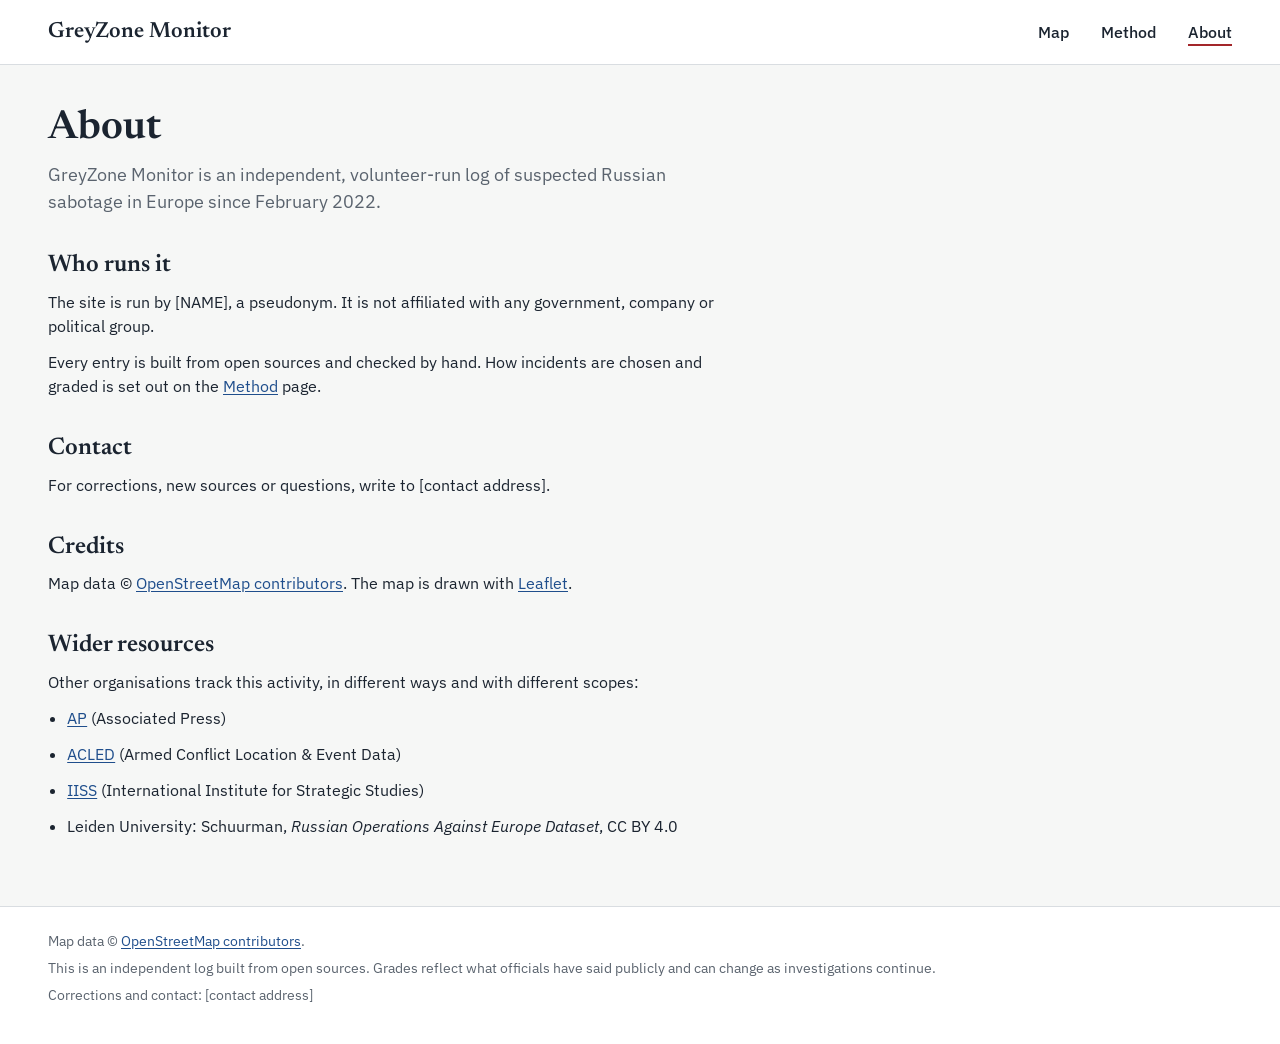
==== about.html @ e290ca65 "Add the Method and About pages Co-Authored-By: Claude Opus 5.5 <noreply@anthropic.com> Claude-Sessio" ====
<!doctype html>
<html lang="en">
<head>
  <meta charset="utf-8">
  <meta name="viewport" content="width=device-width, initial-scale=1">
  <title>About · GreyZone Monitor</title>
  <meta name="description" content="GreyZone Monitor is an independent, volunteer-run log of suspected Russian sabotage in Europe.">
  <meta name="color-scheme" content="light dark">
  <link rel="preconnect" href="https://fonts.googleapis.com">
  <link rel="preconnect" href="https://fonts.gstatic.com" crossorigin>
  <link rel="stylesheet" href="https://fonts.googleapis.com/css2?family=IBM+Plex+Sans:wght@400;500;600&family=Newsreader:opsz,wght@6..72,500;6..72,600&display=swap">
  <link rel="stylesheet" href="css/style.css">
</head>
<body>
  <a class="skip-link" href="#main">Skip to content</a>

  <header class="site-header">
    <div class="wrap header-inner">
      <a class="wordmark" href="./">GreyZone Monitor</a>
      <button class="menu-button" type="button" aria-expanded="false" aria-controls="site-nav">Menu</button>
      <nav id="site-nav" class="site-nav" aria-label="Main">
        <a href="./">Map</a>
        <a href="method.html">Method</a>
        <a href="about.html" aria-current="page">About</a>
      </nav>
    </div>
  </header>

  <main id="main" class="wrap page">
    <article class="prose">
      <h1>About</h1>
      <p class="lede">GreyZone Monitor is an independent, volunteer-run log of suspected Russian sabotage in Europe since February 2022.</p>

      <h2>Who runs it</h2>
      <p>The site is run by [NAME], a pseudonym. It is not affiliated with any government, company or political group.</p>
      <p>Every entry is built from open sources and checked by hand. How incidents are chosen and graded is set out on the <a href="method.html">Method</a> page.</p>

      <h2>Contact</h2>
      <p>For corrections, new sources or questions, write to [contact address].</p>

      <h2>Credits</h2>
      <p>Map data © <a href="https://www.openstreetmap.org/copyright">OpenStreetMap contributors</a>. The map is drawn with <a href="https://leafletjs.com">Leaflet</a>.</p>

      <h2>Wider resources</h2>
      <p>Other organisations track this activity, in different ways and with different scopes:</p>
      <ul>
        <li><a href="https://apnews.com">AP</a> (Associated Press)</li>
        <li><a href="https://acleddata.com">ACLED</a> (Armed Conflict Location &amp; Event Data)</li>
        <li><a href="https://www.iiss.org">IISS</a> (International Institute for Strategic Studies)</li>
        <li>Leiden University: Schuurman, <cite>Russian Operations Against Europe Dataset</cite>, CC BY 4.0</li>
      </ul>
    </article>
  </main>

  <footer class="site-footer">
    <div class="wrap footer-inner">
      <p>Map data © <a href="https://www.openstreetmap.org/copyright">OpenStreetMap contributors</a>.</p>
      <p>This is an independent log built from open sources. Grades reflect what officials have said publicly and can change as investigations continue.</p>
      <p>Corrections and contact: [contact address]</p>
    </div>
  </footer>

  <script src="js/menu.js"></script>
</body>
</html>
---- css/style.css ----
/* GreyZone Monitor, Direction 1 "Research report".
   Colour tokens come from BUILD_BRIEF.md; change them there first. */

:root {
  --page: #F6F7F6;
  --surface: #FFFFFF;
  --ink: #1B2430;
  --muted: #5A636E;
  --line: #D9DDE1;
  --sea: #EDF0F2;
  --land: #DCE1E4;
  --signal: #A3262A;
  --signal-soft: #F7E9E9;
  --link: #1F4E8C;

  --font-display: "Newsreader", Georgia, serif;
  --font-body: "IBM Plex Sans", system-ui, sans-serif;

  --gutter: 48px;
  --radius: 10px;
  --rail-width: 380px;
  --explorer-height: 780px;
  --header-height: 64px;

  color-scheme: light;
}

@media (prefers-color-scheme: dark) {
  :root {
    --page: #14191F;
    --surface: #1B222A;
    --ink: #E6EAEE;
    --muted: #A3ADB8;
    --line: #313B46;
    --sea: #1A2129;
    --land: #2A333D;
    --signal: #E8736C;
    --signal-soft: #3A2527;
    --link: #8DB6F0;
    color-scheme: dark;
  }
}

*, *::before, *::after { box-sizing: border-box; }

html { -webkit-text-size-adjust: 100%; }

body {
  margin: 0;
  background: var(--page);
  color: var(--ink);
  font-family: var(--font-body);
  font-size: 16px;
  line-height: 1.5;
}

h1, h2, h3 {
  font-family: var(--font-display);
  font-weight: 600;
  line-height: 1.2;
  margin: 0 0 0.5em;
}

a { color: var(--link); text-underline-offset: 2px; }

:focus-visible {
  outline: 2px solid var(--link);
  outline-offset: 2px;
}

.wrap {
  max-width: 1440px;
  margin: 0 auto;
  padding: 0 var(--gutter);
}

.skip-link {
  position: absolute;
  left: 16px;
  top: -100px;
  padding: 10px 14px;
  background: var(--surface);
  color: var(--link);
  border: 1px solid var(--line);
  border-radius: 6px;
  z-index: 10;
}
.skip-link:focus { top: 8px; }

/* Header */

.site-header {
  background: var(--surface);
  border-bottom: 1px solid var(--line);
}

.header-inner {
  display: flex;
  align-items: center;
  justify-content: space-between;
  min-height: var(--header-height);
}

.wordmark {
  font-family: var(--font-display);
  font-weight: 600;
  font-size: 22px;
  color: var(--ink);
  text-decoration: none;
}

.site-nav { display: flex; gap: 8px; margin-right: -12px; }

.site-nav a {
  display: inline-flex;
  align-items: center;
  min-height: 44px;
  padding: 0 12px;
  color: var(--ink);
  text-decoration: none;
  font-weight: 500;
}
.site-nav a[aria-current="page"] {
  text-decoration: underline;
  text-decoration-color: var(--signal);
  text-decoration-thickness: 2px;
  text-underline-offset: 6px;
}

.menu-button {
  display: none;
  min-height: 44px;
  min-width: 44px;
  padding: 0 14px;
  font: inherit;
  font-weight: 500;
  color: var(--ink);
  background: var(--surface);
  border: 1px solid var(--line);
  border-radius: 6px;
  cursor: pointer;
}

/* Intro */

.intro {
  display: flex;
  justify-content: space-between;
  align-items: flex-end;
  gap: 32px;
  padding-top: 40px;
  padding-bottom: 28px;
}

.intro h1 { font-size: 40px; margin-bottom: 8px; }

.intro-desc {
  margin: 0;
  max-width: 62ch;
  color: var(--muted);
}

.intro-summary { display: none; margin: 0; color: var(--muted); }

.totals {
  display: flex;
  gap: 28px;
  margin: 0;
}
.totals div { text-align: right; }
.totals dt { color: var(--muted); font-size: 14px; }
.totals dd {
  margin: 0;
  font-family: var(--font-display);
  font-weight: 600;
  font-size: 32px;
  line-height: 1.1;
}

/* Rail and map box */

.explorer {
  display: grid;
  grid-template-columns: var(--rail-width) 1fr;
  height: var(--explorer-height);
  background: var(--surface);
  border: 1px solid var(--line);
  border-radius: var(--radius);
  overflow: hidden;
}

.rail {
  border-right: 1px solid var(--line);
  overflow-y: auto;
  min-height: 0;
}

.visually-hidden {
  position: absolute;
  width: 1px;
  height: 1px;
  overflow: hidden;
  clip: rect(0 0 0 0);
  white-space: nowrap;
}

.rail-controls {
  padding: 16px 20px 0;
}

.grade-toggles {
  display: grid;
  grid-template-columns: 1fr 1fr;
  gap: 8px;
}

.grade-toggle,
.foiled-toggle,
.more-filters-button,
.clear-filters {
  display: flex;
  align-items: center;
  gap: 8px;
  min-height: 44px;
  padding: 0 12px;
  font: inherit;
  font-size: 15px;
  color: var(--ink);
  background: var(--surface);
  border: 1px solid var(--line);
  border-radius: 6px;
  cursor: pointer;
  text-align: left;
}

/* On: tinted and outlined in ink. Off: plain, with the marker faded. */
.grade-toggle[aria-pressed="true"],
.foiled-toggle[aria-pressed="true"] {
  background: var(--signal-soft);
  border-color: var(--ink);
}
.grade-toggle[aria-pressed="false"] .grade-toggle-name { color: var(--muted); }
.grade-toggle[aria-pressed="false"] .marker-icon,
.foiled-toggle[aria-pressed="false"] .marker-icon { opacity: 0.45; }

.grade-toggle-name { flex: 1; font-weight: 500; }
.grade-toggle-count { color: var(--muted); font-variant-numeric: tabular-nums; }

.foiled-toggle {
  width: 100%;
  margin-top: 8px;
  font-size: 14px;
}
.foiled-toggle .grade-toggle-count { margin-left: auto; }

.search {
  display: block;
  width: 100%;
  min-height: 44px;
  margin-top: 12px;
  padding: 0 12px;
  font: inherit;
  color: var(--ink);
  background: var(--surface);
  border: 1px solid var(--line);
  border-radius: 6px;
}
.search::placeholder { color: var(--muted); }

.more-filters-button {
  margin-top: 8px;
  width: 100%;
  border-style: dashed;
  font-size: 14px;
  color: var(--link);
}
.more-filters-button::after { content: "+"; margin-left: auto; font-size: 18px; }
.more-filters-button[aria-expanded="true"]::after { content: "\2212"; }

.more-filters {
  display: grid;
  gap: 8px;
  margin-top: 8px;
}
.more-filters[hidden] { display: none; }
.more-filters label {
  display: grid;
  grid-template-columns: 70px 1fr;
  align-items: center;
  font-size: 14px;
  color: var(--muted);
}
.more-filters select {
  min-height: 44px;
  padding: 0 8px;
  font: inherit;
  font-size: 15px;
  color: var(--ink);
  background: var(--surface);
  border: 1px solid var(--line);
  border-radius: 6px;
}

.result-count {
  margin: 14px 0 0;
  padding-bottom: 8px;
  font-size: 14px;
  color: var(--muted);
  border-bottom: 1px solid var(--line);
}

.incident-list { list-style: none; margin: 0; padding: 0; }

.incident-item {
  display: grid;
  grid-template-columns: 16px 1fr;
  gap: 2px 12px;
  width: 100%;
  padding: 12px 20px;
  font: inherit;
  color: var(--ink);
  text-align: left;
  background: none;
  border: 0;
  border-bottom: 1px solid var(--line);
  cursor: pointer;
}
.incident-item .marker-icon { grid-row: span 3; margin-top: 3px; }
.incident-item[aria-current="true"] { background: var(--signal-soft); box-shadow: inset 3px 0 0 var(--ink); }
.incident-item:focus-visible { outline-offset: -2px; }

.incident-where { display: flex; justify-content: space-between; gap: 8px; font-size: 14px; }
.incident-where span:first-child { font-weight: 600; }
.incident-date { color: var(--muted); white-space: nowrap; }
.incident-title { font-family: var(--font-display); font-weight: 500; font-size: 17px; line-height: 1.3; }
.incident-type { font-size: 13px; color: var(--muted); }

.no-results { padding: 24px 20px; }
.no-results[hidden] { display: none; }
.no-results p { margin: 0 0 8px; color: var(--muted); }
.no-results .no-results-title { color: var(--ink); font-weight: 600; }
.clear-filters { margin-top: 8px; color: var(--link); font-weight: 500; }

.map-area {
  position: relative;
  background: var(--sea);
  min-height: 0;
}

/* Incident record (replaces the list when an incident is selected) */

.record[hidden] { display: none; }
.rail.is-record-open .list-view { display: none; }

/* Phone only: Map and List tabs, and the record's bottom-sheet header. */
.view-tabs,
.sheet-header { display: none; }

.back-button,
.copy-link {
  display: inline-flex;
  align-items: center;
  gap: 6px;
  min-height: 44px;
  padding: 0 12px;
  font: inherit;
  font-size: 15px;
  font-weight: 500;
  color: var(--link);
  background: var(--surface);
  border: 1px solid var(--line);
  border-radius: 6px;
  cursor: pointer;
}
.back-button { margin: 16px 20px 0; }
.copy-link { flex: none; white-space: nowrap; }
.back-button::before { content: "\2190"; }

.record-body { padding: 16px 20px 24px; }
.record-body h3 {
  margin: 20px 0 6px;
  font-family: var(--font-body);
  font-size: 13px;
  font-weight: 600;
  letter-spacing: 0.04em;
  text-transform: uppercase;
  color: var(--muted);
}
.record-body p { margin: 0; }

.withdrawn-banner {
  margin-bottom: 16px;
  padding: 12px 14px;
  border: 1px solid var(--muted);
  border-left-width: 4px;
  border-radius: 6px;
}
.withdrawn-banner[hidden] { display: none; }
.withdrawn-title { font-weight: 600; }

.grade-pill {
  display: inline-flex;
  align-items: center;
  gap: 8px;
  padding: 4px 12px 4px 8px;
  font-size: 14px;
  font-weight: 600;
  background: var(--signal-soft);
  border-radius: 999px;
}

.record-title {
  margin: 12px 0 6px;
  font-size: 26px;
}
/* The headline takes focus only so screen readers start there; it is not a control. */
.record-title:focus,
.record-title:focus-visible { outline: none; }

.record-where { color: var(--muted); }

.fact-box {
  margin: 16px 0 0;
  padding: 4px 14px;
  background: color-mix(in srgb, var(--ink) 6%, var(--surface));
  border-radius: 6px;
}
.fact-box div {
  display: grid;
  grid-template-columns: 64px 1fr;
  gap: 12px;
  padding: 8px 0;
  border-top: 1px solid var(--line);
}
.fact-box div:first-child { border-top: 0; }
.fact-box dt { color: var(--muted); font-size: 14px; }
.fact-box dd { margin: 0; }

.grade-history { list-style: none; margin: 0; padding: 0; }
.grade-history li {
  display: grid;
  grid-template-columns: 96px 1fr;
  gap: 12px;
  padding: 6px 0;
  border-top: 1px solid var(--line);
}
.grade-history li:first-child { border-top: 0; }
.grade-history time { color: var(--muted); font-size: 14px; }
.grade-history strong { font-weight: 600; }

.record-sources { margin: 0; padding-left: 1.1em; }
.record-sources li { margin-bottom: 4px; }
.record-sources a { display: inline-block; padding: 4px 0; }

.record-footer {
  display: flex;
  align-items: center;
  justify-content: space-between;
  gap: 12px;
  margin-top: 24px;
  padding-top: 12px;
  border-top: 1px solid var(--line);
}
.last-checked { color: var(--muted); font-size: 14px; }
.copy-status { margin-top: 6px; font-size: 14px; color: var(--muted); }

/* Map */

.map {
  position: absolute;
  inset: 0;
  background: var(--sea);
  font-family: var(--font-body);
}

/* Greyscale tiles so the red markers are the loudest thing on screen. */
.map .leaflet-tile-pane { filter: grayscale(1) contrast(0.9) brightness(1.04); }
@media (prefers-color-scheme: dark) {
  .map .leaflet-tile-pane { filter: grayscale(1) invert(1) brightness(0.72) contrast(0.9); }
}

.map .leaflet-control-attribution {
  background: color-mix(in srgb, var(--surface) 85%, transparent);
  color: var(--muted);
  font-size: 12px;
}
.map .leaflet-control-attribution a { color: var(--link); }

.map-hint,
.map-controls,
.map-legend {
  position: absolute;
  z-index: 500;
  background: var(--surface);
  border: 1px solid var(--line);
  border-radius: 6px;
}

.map-hint {
  top: 12px;
  left: 12px;
  margin: 0;
  padding: 8px 12px;
  font-size: 14px;
  color: var(--muted);
}
.map-hint[hidden] { display: none; }

.map-controls {
  top: 12px;
  right: 12px;
  display: flex;
  overflow: hidden;
}

.map-button {
  min-width: 44px;
  min-height: 44px;
  padding: 0 12px;
  font: inherit;
  font-size: 20px;
  line-height: 1;
  color: var(--ink);
  background: var(--surface);
  border: 0;
  border-left: 1px solid var(--line);
  cursor: pointer;
}
.map-button:first-child { border-left: 0; }
.map-button-text { font-size: 14px; font-weight: 500; }
.map-button:focus-visible { outline-offset: -3px; }

.map-legend {
  bottom: 12px;
  left: 12px;
  padding: 10px 12px;
  font-size: 13px;
}
.legend-list {
  list-style: none;
  margin: 0 0 6px;
  padding: 0;
  display: grid;
  grid-template-columns: repeat(3, auto);
  gap: 4px 14px;
}
.legend-list li { display: flex; align-items: center; gap: 6px; }
.legend-note { margin: 0; color: var(--muted); }

/* Markers: the shape carries the grade, so it reads without colour. */

.marker-icon { display: inline-flex; width: 16px; height: 16px; flex: none; }
.marker-icon svg,
.gz-marker svg { width: 16px; height: 16px; overflow: visible; }

.gz-marker {
  display: flex;
  align-items: center;
  justify-content: center;
  border-radius: 50%;
}
.gz-marker:focus-visible { outline: 2px solid var(--link); outline-offset: 0; }
.gz-marker.is-selected::before {
  content: "";
  position: absolute;
  width: 30px;
  height: 30px;
  border: 2px solid var(--ink);
  border-radius: 50%;
}

.mk-fill { fill: var(--signal); stroke: var(--surface); stroke-width: 1.5; }
.mk-ring { fill: var(--surface); stroke: var(--signal); }
.mk-dot { fill: var(--signal); }
.mk-withdrawn { fill: var(--surface); stroke: var(--muted); stroke-width: 2; }
.mk-slash { stroke: var(--muted); stroke-width: 2; stroke-linecap: round; }

/* Below the map */

.below-map {
  display: grid;
  grid-template-columns: repeat(3, 1fr);
  gap: 40px;
  padding-top: 40px;
  padding-bottom: 48px;
}

.below-map h2 { font-size: 22px; }

.grades { margin: 0 0 12px; }
.grades dt { font-weight: 600; }
.grades dd { margin: 0 0 10px; color: var(--muted); }

.plain-list { margin: 0; padding-left: 1.1em; color: var(--muted); }
.plain-list li { margin-bottom: 8px; }

.changes { list-style: none; margin: 0; padding: 0; }
.changes li {
  padding: 10px 0;
  border-top: 1px solid var(--line);
}
.changes li:first-child { border-top: 0; padding-top: 0; }
.changes time { display: block; color: var(--muted); font-size: 14px; }

/* Method and About pages */

.page { padding-top: 40px; padding-bottom: 56px; }

.prose { max-width: 68ch; }
.prose h1 { font-size: 40px; margin-bottom: 8px; }
.prose h2 { font-size: 24px; margin: 36px 0 10px; scroll-margin-top: 16px; }
.prose p, .prose li { margin: 0 0 12px; }
.prose ul { padding-left: 1.2em; margin: 0 0 12px; }
.lede { font-size: 18px; color: var(--muted); }

.page-contents {
  margin: 24px 0 8px;
  padding: 14px 18px;
  background: var(--surface);
  border: 1px solid var(--line);
  border-radius: var(--radius);
}
.page-contents ol { margin: 0; padding-left: 1.3em; columns: 2; column-gap: 32px; }
.page-contents li { margin: 0; break-inside: avoid; }
.page-contents a { display: inline-block; padding: 6px 0; }

.grade-list { margin: 0 0 12px; }
.grade-list div {
  padding: 12px 0;
  border-top: 1px solid var(--line);
}
.grade-list div:last-child { border-bottom: 1px solid var(--line); }
.grade-list dt { display: flex; align-items: center; gap: 10px; font-weight: 600; }
.grade-list dd { margin: 4px 0 0 26px; }

.inline-marker { vertical-align: -2px; }

/* Footer */

.site-footer {
  background: var(--surface);
  border-top: 1px solid var(--line);
  color: var(--muted);
  font-size: 14px;
}
.footer-inner { padding-top: 24px; padding-bottom: 32px; }
.footer-inner p { margin: 0 0 6px; }

/* Phone (390px reference) */

@media (max-width: 760px) {
  :root { --gutter: 16px; }

  .menu-button { display: inline-flex; align-items: center; }

  .header-inner { flex-wrap: wrap; }

  .site-nav {
    display: none;
    flex-basis: 100%;
    flex-direction: column;
    gap: 0;
    margin-right: 0;
    padding-bottom: 8px;
  }
  .site-nav.is-open { display: flex; }
  .site-nav a { padding: 0; border-top: 1px solid var(--line); }

  .intro { display: block; padding-top: 24px; padding-bottom: 20px; }
  .intro h1 { font-size: 28px; }
  .intro-desc, .totals { display: none; }
  .intro-summary { display: block; }

  .view-tabs {
    display: grid;
    grid-template-columns: 1fr 1fr;
    margin-bottom: 12px;
    padding: 4px;
    background: var(--surface);
    border: 1px solid var(--line);
    border-radius: 8px;
  }
  .view-tab {
    min-height: 44px;
    font: inherit;
    font-weight: 500;
    color: var(--muted);
    background: none;
    border: 0;
    border-radius: 6px;
    cursor: pointer;
  }
  .view-tab[aria-selected="true"] {
    color: var(--ink);
    background: var(--signal-soft);
    box-shadow: inset 0 -2px 0 var(--ink);
  }

  .explorer {
    grid-template-columns: 1fr;
    height: auto;
  }
  .rail { border-right: 0; overflow: visible; }
  .explorer[data-tab="map"] .list-view,
  .explorer[data-tab="list"] .map-area { display: none; }
  /* On phones the list stays behind the record, which opens as a sheet. */
  .rail.is-record-open .list-view { display: block; }
  .explorer[data-tab="map"] .rail.is-record-open .list-view { display: none; }

  .record {
    position: fixed;
    left: 0;
    right: 0;
    bottom: 0;
    z-index: 1100;
    max-height: 60vh;
    max-height: 60dvh;
    overflow-y: auto;
    overscroll-behavior: contain;
    background: var(--surface);
    border-top: 1px solid var(--line);
    border-radius: 16px 16px 0 0;
    box-shadow: 0 -8px 28px rgb(0 0 0 / 0.18);
  }
  .record.is-dragging { transition: none; }
  .record.is-settling { transition: transform 0.2s ease; }

  .sheet-header {
    display: flex;
    justify-content: center;
    position: sticky;
    top: 0;
    z-index: 1;
    min-height: 48px;
    padding: 0 8px;
    background: var(--surface);
    touch-action: none;
    cursor: grab;
  }
  .sheet-handle {
    width: 40px;
    height: 5px;
    margin-top: 10px;
    background: var(--line);
    border-radius: 3px;
  }
  .sheet-close {
    position: absolute;
    right: 8px;
    top: 4px;
    width: 44px;
    height: 44px;
    font: inherit;
    font-size: 26px;
    line-height: 1;
    color: var(--ink);
    background: none;
    border: 0;
    border-radius: 6px;
    cursor: pointer;
  }
  .back-button { display: none; }
  .record-body { padding-top: 0; }
  .map { position: relative; height: 300px; }
  .map-hint { display: none; }
  .map-legend {
    position: static;
    border: 0;
    border-top: 1px solid var(--line);
    border-radius: 0;
  }
  .legend-list { grid-template-columns: repeat(2, auto); justify-content: start; }

  .below-map { grid-template-columns: 1fr; gap: 28px; padding-top: 28px; }

  .page { padding-top: 24px; }
  .prose h1 { font-size: 30px; }
  .page-contents ol { columns: 1; }
}
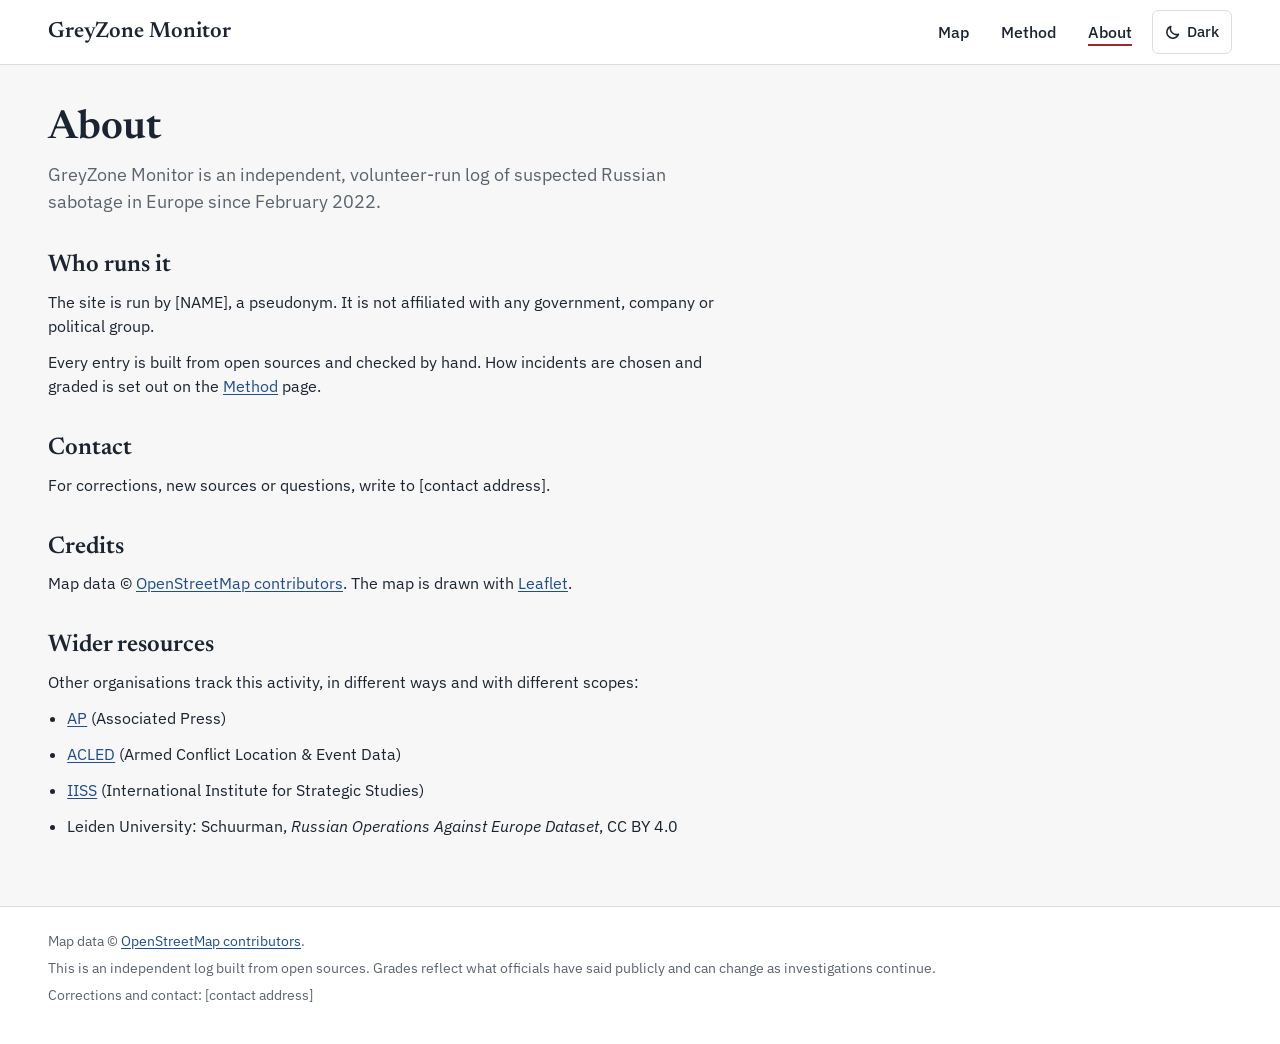
==== commit 6a3224cd: "Add a light/dark switch to the header Co-Authored-By: Claude Opus 5.5 <noreply@anthropic.com> Claude" ====
--- a/about.html
+++ b/about.html
@@ -6,9 +6,10 @@
   <title>About · GreyZone Monitor</title>
   <meta name="description" content="GreyZone Monitor is an independent, volunteer-run log of suspected Russian sabotage in Europe.">
   <meta name="color-scheme" content="light dark">
+  <script src="js/theme.js"></script>
   <link rel="preconnect" href="https://fonts.googleapis.com">
   <link rel="preconnect" href="https://fonts.gstatic.com" crossorigin>
-  <link rel="stylesheet" href="https://fonts.googleapis.com/css2?family=IBM+Plex+Sans:wght@400;500;600&family=Newsreader:opsz,wght@6..72,500;6..72,600&display=swap">
+  <link rel="stylesheet" href="https://fonts.googleapis.com/css2?family=IBM+Plex+Sans:wght@400;500;600&family=Newsreader:wght@500;600&display=swap">
   <link rel="stylesheet" href="css/style.css">
 </head>
 <body>
@@ -23,6 +24,7 @@
         <a href="method.html">Method</a>
         <a href="about.html" aria-current="page">About</a>
       </nav>
+      <button class="theme-toggle" type="button">Theme</button>
     </div>
   </header>
 
--- a/css/style.css
+++ b/css/style.css
@@ -25,8 +25,10 @@
   color-scheme: light;
 }
 
+/* Dark theme: follows the device setting unless the visitor has chosen
+   one with the header button (data-theme on <html>). */
 @media (prefers-color-scheme: dark) {
-  :root {
+  :root:not([data-theme="light"]) {
     --page: #14191F;
     --surface: #1B222A;
     --ink: #E6EAEE;
@@ -40,6 +42,19 @@
     color-scheme: dark;
   }
 }
+:root[data-theme="dark"] {
+  --page: #14191F;
+  --surface: #1B222A;
+  --ink: #E6EAEE;
+  --muted: #A3ADB8;
+  --line: #313B46;
+  --sea: #1A2129;
+  --land: #2A333D;
+  --signal: #E8736C;
+  --signal-soft: #3A2527;
+  --link: #8DB6F0;
+  color-scheme: dark;
+}
 
 *, *::before, *::after { box-sizing: border-box; }
 
@@ -97,19 +112,41 @@
 .header-inner {
   display: flex;
   align-items: center;
-  justify-content: space-between;
+  gap: 8px;
   min-height: var(--header-height);
 }
 
 .wordmark {
+  display: inline-flex;
+  align-items: center;
+  min-height: 44px;
   font-family: var(--font-display);
   font-weight: 600;
   font-size: 22px;
   color: var(--ink);
   text-decoration: none;
-}
-
-.site-nav { display: flex; gap: 8px; margin-right: -12px; }
+  margin-right: auto;
+}
+
+.site-nav { display: flex; gap: 8px; }
+
+.theme-toggle {
+  display: inline-flex;
+  align-items: center;
+  gap: 6px;
+  min-height: 44px;
+  min-width: 44px;
+  padding: 0 12px;
+  font: inherit;
+  font-size: 15px;
+  font-weight: 500;
+  color: var(--ink);
+  background: var(--surface);
+  border: 1px solid var(--line);
+  border-radius: 6px;
+  cursor: pointer;
+}
+.theme-toggle svg { width: 16px; height: 16px; flex: none; }
 
 .site-nav a {
   display: inline-flex;
@@ -308,6 +345,21 @@
   color: var(--muted);
   border-bottom: 1px solid var(--line);
 }
+
+/* Shown only when focused, so keyboard users can jump past a long list. */
+.skip-list {
+  position: absolute;
+  left: -9999px;
+  min-height: 44px;
+  padding: 0 12px;
+  font: inherit;
+  font-weight: 500;
+  color: var(--link);
+  background: var(--surface);
+  border: 1px solid var(--line);
+  border-radius: 6px;
+}
+.skip-list:focus { position: static; margin: 8px 20px; }
 
 .incident-list { list-style: none; margin: 0; padding: 0; }
 
@@ -476,8 +528,9 @@
 /* Greyscale tiles so the red markers are the loudest thing on screen. */
 .map .leaflet-tile-pane { filter: grayscale(1) contrast(0.9) brightness(1.04); }
 @media (prefers-color-scheme: dark) {
-  .map .leaflet-tile-pane { filter: grayscale(1) invert(1) brightness(0.72) contrast(0.9); }
-}
+  :root:not([data-theme="light"]) .map .leaflet-tile-pane { filter: grayscale(1) invert(1) brightness(0.72) contrast(0.9); }
+}
+:root[data-theme="dark"] .map .leaflet-tile-pane { filter: grayscale(1) invert(1) brightness(0.72) contrast(0.9); }
 
 .map .leaflet-control-attribution {
   background: color-mix(in srgb, var(--surface) 85%, transparent);
@@ -569,6 +622,30 @@
   border-radius: 50%;
 }
 
+/* Groups of nearby dots: a numbered signal circle. */
+.gz-group {
+  display: flex;
+  align-items: center;
+  justify-content: center;
+  border-radius: 50%;
+}
+.gz-group:focus-visible { outline: 2px solid var(--link); outline-offset: 0; }
+.gz-group-count {
+  display: flex;
+  align-items: center;
+  justify-content: center;
+  width: var(--size);
+  height: var(--size);
+  font-family: var(--font-body);
+  font-size: 13px;
+  font-weight: 600;
+  color: var(--surface);
+  background: var(--signal);
+  border: 2px solid var(--surface);
+  border-radius: 50%;
+  box-shadow: 0 0 0 1px var(--signal);
+}
+
 .mk-fill { fill: var(--signal); stroke: var(--surface); stroke-width: 1.5; }
 .mk-ring { fill: var(--surface); stroke: var(--signal); }
 .mk-dot { fill: var(--signal); }
@@ -651,12 +728,16 @@
 @media (max-width: 760px) {
   :root { --gutter: 16px; }
 
-  .menu-button { display: inline-flex; align-items: center; }
+  .menu-button { display: inline-flex; align-items: center; order: 2; }
+  /* Icon only on phones, so the header stays on one line. */
+  .theme-toggle { order: 1; padding: 0; justify-content: center; }
+  .theme-toggle span { display: none; }
 
   .header-inner { flex-wrap: wrap; }
 
   .site-nav {
     display: none;
+    order: 3;
     flex-basis: 100%;
     flex-direction: column;
     gap: 0;
@@ -777,3 +858,12 @@
   .prose h1 { font-size: 30px; }
   .page-contents ol { columns: 1; }
 }
+
+/* Respect the system "reduce motion" setting. */
+@media (prefers-reduced-motion: reduce) {
+  *, *::before, *::after {
+    transition-duration: 0.01ms !important;
+    animation-duration: 0.01ms !important;
+    scroll-behavior: auto !important;
+  }
+}
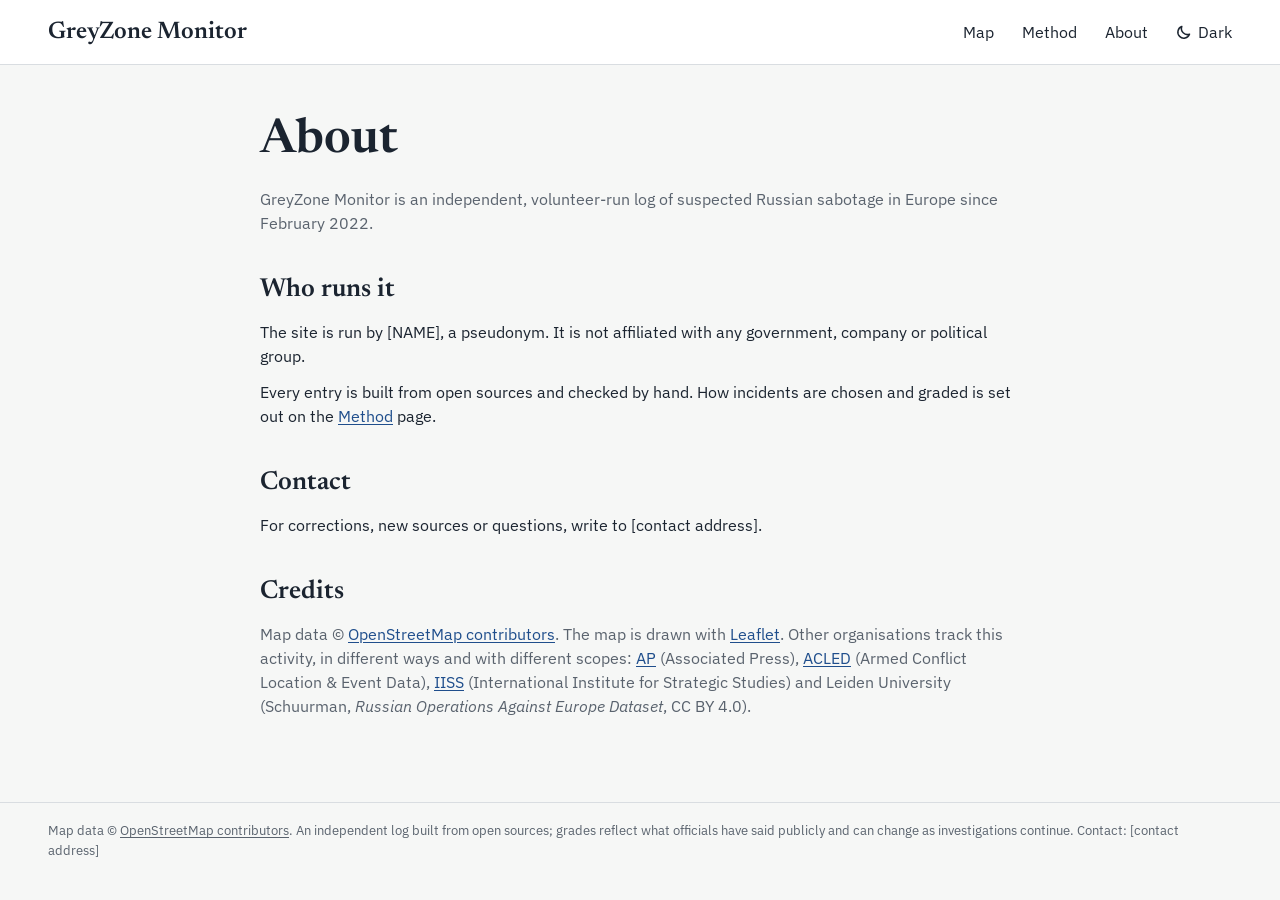
==== commit c756316d: "Match the design canvas: pills, stacked map controls, plain list, quieter record Co-Authored-By: Cla" ====
--- a/about.html
+++ b/about.html
@@ -18,7 +18,7 @@
   <header class="site-header">
     <div class="wrap header-inner">
       <a class="wordmark" href="./">GreyZone Monitor</a>
-      <button class="menu-button" type="button" aria-expanded="false" aria-controls="site-nav">Menu</button>
+      <button class="menu-button" type="button" aria-expanded="false" aria-controls="site-nav" aria-label="Menu"><svg viewBox="0 0 20 20" aria-hidden="true" focusable="false"><path d="M3 5.5h14M3 10h14M3 14.5h14" stroke="currentColor" stroke-width="1.8" stroke-linecap="round"/></svg></button>
       <nav id="site-nav" class="site-nav" aria-label="Main">
         <a href="./">Map</a>
         <a href="method.html">Method</a>
@@ -41,25 +41,12 @@
       <p>For corrections, new sources or questions, write to [contact address].</p>
 
       <h2>Credits</h2>
-      <p>Map data © <a href="https://www.openstreetmap.org/copyright">OpenStreetMap contributors</a>. The map is drawn with <a href="https://leafletjs.com">Leaflet</a>.</p>
-
-      <h2>Wider resources</h2>
-      <p>Other organisations track this activity, in different ways and with different scopes:</p>
-      <ul>
-        <li><a href="https://apnews.com">AP</a> (Associated Press)</li>
-        <li><a href="https://acleddata.com">ACLED</a> (Armed Conflict Location &amp; Event Data)</li>
-        <li><a href="https://www.iiss.org">IISS</a> (International Institute for Strategic Studies)</li>
-        <li>Leiden University: Schuurman, <cite>Russian Operations Against Europe Dataset</cite>, CC BY 4.0</li>
-      </ul>
+      <p class="muted">Map data © <a href="https://www.openstreetmap.org/copyright">OpenStreetMap contributors</a>. The map is drawn with <a href="https://leafletjs.com">Leaflet</a>. Other organisations track this activity, in different ways and with different scopes: <a href="https://apnews.com">AP</a> (Associated Press), <a href="https://acleddata.com">ACLED</a> (Armed Conflict Location &amp; Event Data), <a href="https://www.iiss.org">IISS</a> (International Institute for Strategic Studies) and Leiden University (Schuurman, <cite>Russian Operations Against Europe Dataset</cite>, CC BY 4.0).</p>
     </article>
   </main>
 
   <footer class="site-footer">
-    <div class="wrap footer-inner">
-      <p>Map data © <a href="https://www.openstreetmap.org/copyright">OpenStreetMap contributors</a>.</p>
-      <p>This is an independent log built from open sources. Grades reflect what officials have said publicly and can change as investigations continue.</p>
-      <p>Corrections and contact: [contact address]</p>
-    </div>
+    <p class="wrap footer-inner">Map data © <a href="https://www.openstreetmap.org/copyright">OpenStreetMap contributors</a>. An independent log built from open sources; grades reflect what officials have said publicly and can change as investigations continue. Contact: [contact address]</p>
   </footer>
 
   <script src="js/menu.js"></script>
--- a/css/style.css
+++ b/css/style.css
@@ -1,5 +1,6 @@
 /* GreyZone Monitor, Direction 1 "Research report".
-   Colour tokens come from BUILD_BRIEF.md; change them there first. */
+   Colour tokens come from BUILD_BRIEF.md; component styling follows the
+   design canvas (GreyZone_Monitor_layouts.pdf). */
 
 :root {
   --page: #F6F7F6;
@@ -12,6 +13,7 @@
   --signal: #A3262A;
   --signal-soft: #F7E9E9;
   --link: #1F4E8C;
+  --tint: color-mix(in srgb, var(--ink) 5%, var(--surface));
 
   --font-display: "Newsreader", Georgia, serif;
   --font-body: "IBM Plex Sans", system-ui, sans-serif;
@@ -74,6 +76,7 @@
   font-weight: 600;
   line-height: 1.2;
   margin: 0 0 0.5em;
+  text-wrap: balance;
 }
 
 a { color: var(--link); text-underline-offset: 2px; }
@@ -82,11 +85,22 @@
   outline: 2px solid var(--link);
   outline-offset: 2px;
 }
+
+svg { flex: none; }
 
 .wrap {
   max-width: 1440px;
   margin: 0 auto;
   padding: 0 var(--gutter);
+}
+
+.visually-hidden {
+  position: absolute;
+  width: 1px;
+  height: 1px;
+  overflow: hidden;
+  clip: rect(0 0 0 0);
+  white-space: nowrap;
 }
 
 .skip-link {
@@ -102,81 +116,102 @@
 }
 .skip-link:focus { top: 8px; }
 
-/* Header */
-
-.site-header {
-  background: var(--surface);
-  border-bottom: 1px solid var(--line);
-}
-
-.header-inner {
-  display: flex;
-  align-items: center;
-  gap: 8px;
-  min-height: var(--header-height);
-}
-
-.wordmark {
+/* Shared button look: white, thin border, ink text. */
+.button,
+.more-filters-button,
+.clear-filters,
+.back-button,
+.copy-link,
+.map-button,
+.sheet-close,
+.skip-list {
   display: inline-flex;
   align-items: center;
-  min-height: 44px;
-  font-family: var(--font-display);
-  font-weight: 600;
-  font-size: 22px;
-  color: var(--ink);
-  text-decoration: none;
-  margin-right: auto;
-}
-
-.site-nav { display: flex; gap: 8px; }
-
-.theme-toggle {
-  display: inline-flex;
-  align-items: center;
+  justify-content: center;
   gap: 6px;
   min-height: 44px;
-  min-width: 44px;
-  padding: 0 12px;
+  padding: 0 14px;
   font: inherit;
   font-size: 15px;
-  font-weight: 500;
   color: var(--ink);
   background: var(--surface);
   border: 1px solid var(--line);
   border-radius: 6px;
   cursor: pointer;
 }
-.theme-toggle svg { width: 16px; height: 16px; flex: none; }
-
-.site-nav a {
+.back-button svg, .map-button svg, .sheet-close svg { width: 16px; height: 16px; }
+
+.field-label {
+  display: block;
+  margin: 0 0 6px;
+  font-size: 13px;
+  font-weight: 600;
+  color: var(--muted);
+}
+
+/* Header */
+
+.site-header {
+  background: var(--surface);
+  border-bottom: 1px solid var(--line);
+}
+
+.header-inner {
+  display: flex;
+  align-items: center;
+  gap: 4px;
+  min-height: var(--header-height);
+}
+
+.wordmark {
   display: inline-flex;
   align-items: center;
+  min-height: 44px;
+  margin-right: auto;
+  font-family: var(--font-display);
+  font-weight: 600;
+  font-size: 24px;
+  color: var(--ink);
+  text-decoration: none;
+}
+
+.site-nav { display: flex; gap: 4px; }
+
+.site-nav a,
+.theme-toggle {
+  display: inline-flex;
+  align-items: center;
+  gap: 6px;
   min-height: 44px;
   padding: 0 12px;
+  font: inherit;
+  font-size: 16px;
   color: var(--ink);
   text-decoration: none;
-  font-weight: 500;
-}
-.site-nav a[aria-current="page"] {
-  text-decoration: underline;
-  text-decoration-color: var(--signal);
-  text-decoration-thickness: 2px;
-  text-underline-offset: 6px;
-}
+  background: none;
+  border: 0;
+  border-radius: 6px;
+  cursor: pointer;
+}
+.site-nav a:hover { text-decoration: underline; text-underline-offset: 4px; }
+.theme-toggle { margin-right: -12px; }
+.theme-toggle svg { width: 16px; height: 16px; }
 
 .menu-button {
   display: none;
-  min-height: 44px;
-  min-width: 44px;
-  padding: 0 14px;
-  font: inherit;
-  font-weight: 500;
+  align-items: center;
+  justify-content: center;
+  width: 44px;
+  height: 44px;
+  margin-right: -10px;
+  padding: 0;
   color: var(--ink);
-  background: var(--surface);
-  border: 1px solid var(--line);
+  background: none;
+  border: 0;
   border-radius: 6px;
   cursor: pointer;
 }
+.menu-button svg { width: 22px; height: 22px; }
 
 /* Intro */
 
@@ -185,15 +220,16 @@
   justify-content: space-between;
   align-items: flex-end;
   gap: 32px;
-  padding-top: 40px;
-  padding-bottom: 28px;
-}
-
-.intro h1 { font-size: 40px; margin-bottom: 8px; }
+  padding-top: 36px;
+  padding-bottom: 24px;
+}
+
+.intro h1 { font-size: 40px; margin-bottom: 10px; }
 
 .intro-desc {
   margin: 0;
-  max-width: 62ch;
+  max-width: 760px;
+  font-size: 17px;
   color: var(--muted);
 }
 
@@ -201,18 +237,20 @@
 
 .totals {
   display: flex;
-  gap: 28px;
+  gap: 32px;
   margin: 0;
 }
-.totals div { text-align: right; }
-.totals dt { color: var(--muted); font-size: 14px; }
+.totals div { display: flex; flex-direction: column; align-items: flex-start; }
 .totals dd {
+  order: -1;
   margin: 0;
   font-family: var(--font-display);
   font-weight: 600;
-  font-size: 32px;
+  font-size: 36px;
   line-height: 1.1;
-}
+  font-variant-numeric: tabular-nums;
+}
+.totals dt { color: var(--muted); font-size: 14px; }
 
 /* Rail and map box */
 
@@ -227,148 +265,143 @@
 }
 
 .rail {
+  display: flex;
+  flex-direction: column;
+  min-height: 0;
   border-right: 1px solid var(--line);
-  overflow-y: auto;
+}
+
+/* The controls stay put; only the list scrolls. */
+.list-view {
+  display: flex;
+  flex-direction: column;
   min-height: 0;
-}
-
-.visually-hidden {
-  position: absolute;
-  width: 1px;
-  height: 1px;
-  overflow: hidden;
-  clip: rect(0 0 0 0);
+  flex: 1;
+}
+
+.rail-controls {
+  padding: 20px 20px 16px;
+  border-bottom: 1px solid var(--line);
+}
+
+.grade-toggles {
+  display: flex;
+  flex-wrap: wrap;
+  gap: 8px;
+  margin-bottom: 18px;
+}
+
+/* Pills sized to their text. On: solid border. Off: dashed, muted, faded marker. */
+.grade-toggle {
+  display: inline-flex;
+  align-items: center;
+  gap: 8px;
+  min-height: 44px;
+  padding: 0 14px 0 12px;
+  font: inherit;
+  font-size: 15px;
+  color: var(--ink);
+  background: var(--surface);
+  border: 1px solid var(--line);
+  border-radius: 999px;
+  cursor: pointer;
+}
+.grade-toggle[aria-pressed="false"] {
+  color: var(--muted);
+  border-style: dashed;
+}
+.grade-toggle[aria-pressed="false"] .marker-icon { opacity: 0.4; }
+.foiled-toggle[aria-pressed="true"] { border-color: var(--ink); }
+.grade-toggle-count { color: var(--muted); font-variant-numeric: tabular-nums; }
+
+.search {
+  display: block;
+  width: 100%;
+  min-height: 44px;
+  padding: 0 14px;
+  font: inherit;
+  color: var(--ink);
+  background: var(--surface);
+  border: 1px solid var(--line);
+  border-radius: 6px;
+}
+.search::placeholder { color: var(--muted); }
+
+.more-filters-button { padding: 0 12px; font-size: 14px; white-space: nowrap; }
+
+.filter-row {
+  display: flex;
+  align-items: center;
+  justify-content: space-between;
+  gap: 12px;
+  margin-top: 12px;
+}
+.result-count {
+  margin: 0;
+  font-size: 14px;
+  color: var(--muted);
   white-space: nowrap;
 }
 
-.rail-controls {
-  padding: 16px 20px 0;
-}
-
-.grade-toggles {
+.more-filters {
   display: grid;
   grid-template-columns: 1fr 1fr;
-  gap: 8px;
-}
-
-.grade-toggle,
-.foiled-toggle,
-.more-filters-button,
-.clear-filters {
-  display: flex;
-  align-items: center;
-  gap: 8px;
+  gap: 12px 8px;
+  margin-top: 16px;
+}
+.more-filters[hidden] { display: none; }
+.field { display: flex; flex-direction: column; min-width: 0; }
+.field-wide { grid-column: 1 / -1; }
+.more-filters select {
+  width: 100%;
   min-height: 44px;
-  padding: 0 12px;
+  padding: 0 10px;
   font: inherit;
   font-size: 15px;
   color: var(--ink);
   background: var(--surface);
   border: 1px solid var(--line);
   border-radius: 6px;
-  cursor: pointer;
-  text-align: left;
-}
-
-/* On: tinted and outlined in ink. Off: plain, with the marker faded. */
-.grade-toggle[aria-pressed="true"],
-.foiled-toggle[aria-pressed="true"] {
-  background: var(--signal-soft);
-  border-color: var(--ink);
-}
-.grade-toggle[aria-pressed="false"] .grade-toggle-name { color: var(--muted); }
-.grade-toggle[aria-pressed="false"] .marker-icon,
-.foiled-toggle[aria-pressed="false"] .marker-icon { opacity: 0.45; }
-
-.grade-toggle-name { flex: 1; font-weight: 500; }
-.grade-toggle-count { color: var(--muted); font-variant-numeric: tabular-nums; }
-
-.foiled-toggle {
-  width: 100%;
-  margin-top: 8px;
-  font-size: 14px;
-}
-.foiled-toggle .grade-toggle-count { margin-left: auto; }
-
-.search {
-  display: block;
-  width: 100%;
-  min-height: 44px;
-  margin-top: 12px;
-  padding: 0 12px;
-  font: inherit;
-  color: var(--ink);
-  background: var(--surface);
-  border: 1px solid var(--line);
-  border-radius: 6px;
-}
-.search::placeholder { color: var(--muted); }
-
-.more-filters-button {
-  margin-top: 8px;
-  width: 100%;
-  border-style: dashed;
-  font-size: 14px;
-  color: var(--link);
-}
-.more-filters-button::after { content: "+"; margin-left: auto; font-size: 18px; }
-.more-filters-button[aria-expanded="true"]::after { content: "\2212"; }
-
-.more-filters {
-  display: grid;
-  gap: 8px;
-  margin-top: 8px;
-}
-.more-filters[hidden] { display: none; }
-.more-filters label {
-  display: grid;
-  grid-template-columns: 70px 1fr;
-  align-items: center;
-  font-size: 14px;
-  color: var(--muted);
-}
-.more-filters select {
-  min-height: 44px;
-  padding: 0 8px;
+}
+
+.clear-link {
+  justify-self: start;
+  grid-column: 1 / -1;
+  min-height: 32px;
+  padding: 0;
   font: inherit;
   font-size: 15px;
-  color: var(--ink);
-  background: var(--surface);
-  border: 1px solid var(--line);
-  border-radius: 6px;
-}
-
-.result-count {
-  margin: 14px 0 0;
-  padding-bottom: 8px;
-  font-size: 14px;
-  color: var(--muted);
-  border-bottom: 1px solid var(--line);
+  color: var(--link);
+  text-decoration: underline;
+  text-underline-offset: 2px;
+  background: none;
+  border: 0;
+  cursor: pointer;
 }
 
 /* Shown only when focused, so keyboard users can jump past a long list. */
 .skip-list {
   position: absolute;
   left: -9999px;
-  min-height: 44px;
-  padding: 0 12px;
-  font: inherit;
-  font-weight: 500;
   color: var(--link);
-  background: var(--surface);
-  border: 1px solid var(--line);
-  border-radius: 6px;
 }
 .skip-list:focus { position: static; margin: 8px 20px; }
 
-.incident-list { list-style: none; margin: 0; padding: 0; }
+.incident-list {
+  list-style: none;
+  margin: 0;
+  padding: 0;
+  flex: 1;
+  min-height: 0;
+  overflow-y: auto;
+}
 
 .incident-item {
   display: grid;
   grid-template-columns: 16px 1fr;
-  gap: 2px 12px;
+  gap: 2px 14px;
   width: 100%;
-  padding: 12px 20px;
+  padding: 14px 20px 14px 22px;
   font: inherit;
   color: var(--ink);
   text-align: left;
@@ -377,21 +410,38 @@
   border-bottom: 1px solid var(--line);
   cursor: pointer;
 }
-.incident-item .marker-icon { grid-row: span 3; margin-top: 3px; }
-.incident-item[aria-current="true"] { background: var(--signal-soft); box-shadow: inset 3px 0 0 var(--ink); }
+.incident-item .marker-icon { grid-row: span 3; margin-top: 4px; }
+.incident-item:hover { background: var(--tint); }
+.incident-item[aria-current="true"] { background: var(--tint); }
 .incident-item:focus-visible { outline-offset: -2px; }
 
-.incident-where { display: flex; justify-content: space-between; gap: 8px; font-size: 14px; }
+.incident-where { display: flex; justify-content: space-between; align-items: baseline; gap: 12px; }
 .incident-where span:first-child { font-weight: 600; }
-.incident-date { color: var(--muted); white-space: nowrap; }
-.incident-title { font-family: var(--font-display); font-weight: 500; font-size: 17px; line-height: 1.3; }
-.incident-type { font-size: 13px; color: var(--muted); }
-
-.no-results { padding: 24px 20px; }
+.incident-date { color: var(--muted); font-size: 14px; white-space: nowrap; }
+.incident-title { font-size: 15px; }
+.incident-type { font-size: 14px; color: var(--muted); }
+
+/* Loading placeholders, replaced once the data arrives. */
+.skeleton {
+  display: grid;
+  gap: 8px;
+  padding: 18px 20px;
+  border-bottom: 1px solid var(--line);
+}
+.skeleton span {
+  display: block;
+  height: 12px;
+  width: 70%;
+  background: color-mix(in srgb, var(--ink) 9%, var(--surface));
+  border-radius: 6px;
+}
+.skeleton span + span { width: 45%; }
+
+.no-results { padding: 28px 20px; }
 .no-results[hidden] { display: none; }
-.no-results p { margin: 0 0 8px; color: var(--muted); }
-.no-results .no-results-title { color: var(--ink); font-weight: 600; }
-.clear-filters { margin-top: 8px; color: var(--link); font-weight: 500; }
+.no-results .no-results-title { font-size: 22px; margin: 0 0 8px; }
+.no-results p { margin: 0 0 14px; color: var(--muted); }
+.clear-filters { border-color: var(--ink); }
 
 .map-area {
   position: relative;
@@ -401,6 +451,7 @@
 
 /* Incident record (replaces the list when an incident is selected) */
 
+.record { overflow-y: auto; min-height: 0; flex: 1; }
 .record[hidden] { display: none; }
 .rail.is-record-open .list-view { display: none; }
 
@@ -408,44 +459,25 @@
 .view-tabs,
 .sheet-header { display: none; }
 
-.back-button,
-.copy-link {
-  display: inline-flex;
-  align-items: center;
-  gap: 6px;
-  min-height: 44px;
-  padding: 0 12px;
-  font: inherit;
-  font-size: 15px;
-  font-weight: 500;
-  color: var(--link);
-  background: var(--surface);
-  border: 1px solid var(--line);
-  border-radius: 6px;
-  cursor: pointer;
-}
-.back-button { margin: 16px 20px 0; }
+.back-button { align-self: flex-start; margin: 20px 20px 0; padding-left: 10px; }
 .copy-link { flex: none; white-space: nowrap; }
-.back-button::before { content: "\2190"; }
-
-.record-body { padding: 16px 20px 24px; }
+
+.record-body { padding: 20px 20px 24px; }
 .record-body h3 {
-  margin: 20px 0 6px;
+  margin: 18px 0 4px;
   font-family: var(--font-body);
   font-size: 13px;
   font-weight: 600;
-  letter-spacing: 0.04em;
-  text-transform: uppercase;
   color: var(--muted);
 }
 .record-body p { margin: 0; }
 
 .withdrawn-banner {
   margin-bottom: 16px;
-  padding: 12px 14px;
-  border: 1px solid var(--muted);
-  border-left-width: 4px;
-  border-radius: 6px;
+  padding: 12px 16px;
+  background: var(--tint);
+  border: 1px solid var(--line);
+  border-radius: 8px;
 }
 .withdrawn-banner[hidden] { display: none; }
 .withdrawn-title { font-weight: 600; }
@@ -454,7 +486,7 @@
   display: inline-flex;
   align-items: center;
   gap: 8px;
-  padding: 4px 12px 4px 8px;
+  padding: 3px 12px 3px 8px;
   font-size: 14px;
   font-weight: 600;
   background: var(--signal-soft);
@@ -462,55 +494,44 @@
 }
 
 .record-title {
-  margin: 12px 0 6px;
-  font-size: 26px;
+  margin: 12px 0 8px;
+  font-size: 28px;
 }
 /* The headline takes focus only so screen readers start there; it is not a control. */
 .record-title:focus,
 .record-title:focus-visible { outline: none; }
 
-.record-where { color: var(--muted); }
+.record-where { color: var(--muted); font-size: 15px; }
 
 .fact-box {
-  margin: 16px 0 0;
-  padding: 4px 14px;
-  background: color-mix(in srgb, var(--ink) 6%, var(--surface));
-  border-radius: 6px;
+  display: grid;
+  gap: 10px;
+  margin: 18px 0 4px;
+  padding: 14px;
+  background: var(--tint);
+  border-radius: 8px;
 }
 .fact-box div {
   display: grid;
-  grid-template-columns: 64px 1fr;
+  grid-template-columns: 106px 1fr;
   gap: 12px;
-  padding: 8px 0;
-  border-top: 1px solid var(--line);
-}
-.fact-box div:first-child { border-top: 0; }
-.fact-box dt { color: var(--muted); font-size: 14px; }
+}
+.fact-box dt { color: var(--muted); font-size: 13px; font-weight: 600; padding-top: 2px; }
 .fact-box dd { margin: 0; }
 
-.grade-history { list-style: none; margin: 0; padding: 0; }
-.grade-history li {
-  display: grid;
-  grid-template-columns: 96px 1fr;
-  gap: 12px;
-  padding: 6px 0;
-  border-top: 1px solid var(--line);
-}
-.grade-history li:first-child { border-top: 0; }
-.grade-history time { color: var(--muted); font-size: 14px; }
-.grade-history strong { font-weight: 600; }
-
-.record-sources { margin: 0; padding-left: 1.1em; }
-.record-sources li { margin-bottom: 4px; }
-.record-sources a { display: inline-block; padding: 4px 0; }
+.grade-history { margin: 0; padding-left: 1.1em; }
+.grade-history li { margin: 2px 0; }
+
+.record-sources { list-style: none; margin: 0; padding: 0; }
+.record-sources a { display: inline-block; padding: 3px 0; }
 
 .record-footer {
   display: flex;
   align-items: center;
   justify-content: space-between;
   gap: 12px;
-  margin-top: 24px;
-  padding-top: 12px;
+  margin-top: 20px;
+  padding-top: 14px;
   border-top: 1px solid var(--line);
 }
 .last-checked { color: var(--muted); font-size: 14px; }
@@ -540,65 +561,51 @@
 .map .leaflet-control-attribution a { color: var(--link); }
 
 .map-hint,
-.map-controls,
 .map-legend {
   position: absolute;
   z-index: 500;
   background: var(--surface);
   border: 1px solid var(--line);
-  border-radius: 6px;
+  border-radius: 8px;
 }
 
 .map-hint {
-  top: 12px;
-  left: 12px;
+  top: 16px;
+  left: 16px;
   margin: 0;
-  padding: 8px 12px;
+  padding: 9px 14px;
+  font-size: 15px;
+}
+.map-hint[hidden] { display: none; }
+
+/* Three separate square buttons, stacked. */
+.map-controls {
+  position: absolute;
+  z-index: 500;
+  top: 16px;
+  right: 16px;
+  display: flex;
+  flex-direction: column;
+  gap: 8px;
+}
+.map-button { width: 44px; padding: 0; }
+
+.map-legend {
+  bottom: 16px;
+  left: 16px;
+  padding: 10px 14px;
   font-size: 14px;
-  color: var(--muted);
-}
-.map-hint[hidden] { display: none; }
-
-.map-controls {
-  top: 12px;
-  right: 12px;
-  display: flex;
-  overflow: hidden;
-}
-
-.map-button {
-  min-width: 44px;
-  min-height: 44px;
-  padding: 0 12px;
-  font: inherit;
-  font-size: 20px;
-  line-height: 1;
-  color: var(--ink);
-  background: var(--surface);
-  border: 0;
-  border-left: 1px solid var(--line);
-  cursor: pointer;
-}
-.map-button:first-child { border-left: 0; }
-.map-button-text { font-size: 14px; font-weight: 500; }
-.map-button:focus-visible { outline-offset: -3px; }
-
-.map-legend {
-  bottom: 12px;
-  left: 12px;
-  padding: 10px 12px;
-  font-size: 13px;
 }
 .legend-list {
   list-style: none;
-  margin: 0 0 6px;
+  margin: 0 0 4px;
   padding: 0;
-  display: grid;
-  grid-template-columns: repeat(3, auto);
-  gap: 4px 14px;
+  display: flex;
+  flex-wrap: wrap;
+  gap: 4px 16px;
 }
 .legend-list li { display: flex; align-items: center; gap: 6px; }
-.legend-note { margin: 0; color: var(--muted); }
+.legend-note { margin: 0; font-size: 13px; color: var(--muted); }
 
 /* Markers: the shape carries the grade, so it reads without colour. */
 
@@ -622,7 +629,7 @@
   border-radius: 50%;
 }
 
-/* Groups of nearby dots: a numbered signal circle. */
+/* Groups of nearby dots: a small numbered signal circle. */
 .gz-group {
   display: flex;
   align-items: center;
@@ -637,13 +644,13 @@
   width: var(--size);
   height: var(--size);
   font-family: var(--font-body);
-  font-size: 13px;
+  font-size: 12px;
   font-weight: 600;
+  line-height: 1;
   color: var(--surface);
   background: var(--signal);
-  border: 2px solid var(--surface);
+  border: 1.5px solid var(--surface);
   border-radius: 50%;
-  box-shadow: 0 0 0 1px var(--signal);
 }
 
 .mk-fill { fill: var(--signal); stroke: var(--surface); stroke-width: 1.5; }
@@ -657,83 +664,63 @@
 .below-map {
   display: grid;
   grid-template-columns: repeat(3, 1fr);
-  gap: 40px;
+  gap: 48px;
   padding-top: 40px;
   padding-bottom: 48px;
 }
 
-.below-map h2 { font-size: 22px; }
-
-.grades { margin: 0 0 12px; }
-.grades dt { font-weight: 600; }
-.grades dd { margin: 0 0 10px; color: var(--muted); }
-
-.plain-list { margin: 0; padding-left: 1.1em; color: var(--muted); }
-.plain-list li { margin-bottom: 8px; }
-
-.changes { list-style: none; margin: 0; padding: 0; }
-.changes li {
-  padding: 10px 0;
-  border-top: 1px solid var(--line);
-}
-.changes li:first-child { border-top: 0; padding-top: 0; }
-.changes time { display: block; color: var(--muted); font-size: 14px; }
-
-/* Method and About pages */
-
-.page { padding-top: 40px; padding-bottom: 56px; }
-
-.prose { max-width: 68ch; }
-.prose h1 { font-size: 40px; margin-bottom: 8px; }
-.prose h2 { font-size: 24px; margin: 36px 0 10px; scroll-margin-top: 16px; }
+.below-map h2 { font-size: 22px; margin-bottom: 10px; }
+.below-map p { margin: 0 0 12px; color: var(--muted); }
+
+.changes { list-style: none; margin: 0; padding: 0; color: var(--muted); }
+.changes li { margin-bottom: 8px; }
+.changes time { display: block; font-size: 14px; }
+
+/* Method and About pages: a centred reading column. */
+
+.page { padding-top: 48px; padding-bottom: 72px; }
+
+.prose { max-width: 760px; margin: 0 auto; }
+.prose h1 { font-size: 48px; margin-bottom: 16px; }
+.prose h2 { font-size: 26px; margin: 40px 0 14px; scroll-margin-top: 16px; }
 .prose p, .prose li { margin: 0 0 12px; }
-.prose ul { padding-left: 1.2em; margin: 0 0 12px; }
-.lede { font-size: 18px; color: var(--muted); }
-
-.page-contents {
-  margin: 24px 0 8px;
-  padding: 14px 18px;
-  background: var(--surface);
-  border: 1px solid var(--line);
-  border-radius: var(--radius);
-}
-.page-contents ol { margin: 0; padding-left: 1.3em; columns: 2; column-gap: 32px; }
-.page-contents li { margin: 0; break-inside: avoid; }
-.page-contents a { display: inline-block; padding: 6px 0; }
-
-.grade-list { margin: 0 0 12px; }
+.prose ul { padding-left: 1.3em; margin: 0 0 12px; }
+.lede { color: var(--muted); }
+.muted { color: var(--muted); }
+
+.grade-list { margin: 0 0 12px; display: grid; gap: 14px; }
 .grade-list div {
-  padding: 12px 0;
-  border-top: 1px solid var(--line);
-}
-.grade-list div:last-child { border-bottom: 1px solid var(--line); }
-.grade-list dt { display: flex; align-items: center; gap: 10px; font-weight: 600; }
-.grade-list dd { margin: 4px 0 0 26px; }
+  display: grid;
+  grid-template-columns: 26px 170px 1fr;
+  align-items: start;
+}
+.grade-list dt { display: contents; font-weight: 600; }
+.grade-list dt .marker-icon { margin-top: 4px; }
+.grade-list dd { margin: 0; }
 
 .inline-marker { vertical-align: -2px; }
 
 /* Footer */
 
 .site-footer {
-  background: var(--surface);
   border-top: 1px solid var(--line);
   color: var(--muted);
-  font-size: 14px;
-}
-.footer-inner { padding-top: 24px; padding-bottom: 32px; }
-.footer-inner p { margin: 0 0 6px; }
+  font-size: 13px;
+}
+.footer-inner { margin: 0 auto; padding-top: 18px; padding-bottom: 22px; }
+.site-footer a { color: inherit; }
 
 /* Phone (390px reference) */
 
 @media (max-width: 760px) {
   :root { --gutter: 16px; }
 
-  .menu-button { display: inline-flex; align-items: center; order: 2; }
+  .header-inner { flex-wrap: wrap; min-height: 58px; }
+  .wordmark { font-size: 21px; }
+  .menu-button { display: inline-flex; order: 2; }
   /* Icon only on phones, so the header stays on one line. */
-  .theme-toggle { order: 1; padding: 0; justify-content: center; }
+  .theme-toggle { order: 1; width: 44px; margin-right: 0; padding: 0; justify-content: center; }
   .theme-toggle span { display: none; }
-
-  .header-inner { flex-wrap: wrap; }
 
   .site-nav {
     display: none;
@@ -741,16 +728,16 @@
     flex-basis: 100%;
     flex-direction: column;
     gap: 0;
-    margin-right: 0;
     padding-bottom: 8px;
   }
   .site-nav.is-open { display: flex; }
-  .site-nav a { padding: 0; border-top: 1px solid var(--line); }
-
-  .intro { display: block; padding-top: 24px; padding-bottom: 20px; }
-  .intro h1 { font-size: 28px; }
+  .site-nav a { padding: 0; border-top: 1px solid var(--line); border-radius: 0; }
+
+  .intro { display: block; padding-top: 14px; padding-bottom: 12px; }
+  /* Sized to fit the heading on one line at phone widths. */
+  .intro h1 { font-size: clamp(18px, calc((100vw - 32px) / 17.8), 26px); margin-bottom: 4px; }
   .intro-desc, .totals { display: none; }
-  .intro-summary { display: block; }
+  .intro-summary { display: block; font-size: 15px; }
 
   .view-tabs {
     display: grid;
@@ -759,34 +746,59 @@
     padding: 4px;
     background: var(--surface);
     border: 1px solid var(--line);
-    border-radius: 8px;
+    border-radius: 10px;
   }
   .view-tab {
     min-height: 44px;
     font: inherit;
-    font-weight: 500;
-    color: var(--muted);
+    font-weight: 600;
+    color: var(--ink);
     background: none;
     border: 0;
-    border-radius: 6px;
+    border-radius: 7px;
     cursor: pointer;
   }
-  .view-tab[aria-selected="true"] {
-    color: var(--ink);
-    background: var(--signal-soft);
-    box-shadow: inset 0 -2px 0 var(--ink);
-  }
-
+  .view-tab[aria-selected="true"] { color: var(--surface); background: var(--ink); }
+
+  /* On phones the map is its own rounded box and the list runs full width. */
   .explorer {
-    grid-template-columns: 1fr;
+    display: block;
     height: auto;
-  }
-  .rail { border-right: 0; overflow: visible; }
+    background: none;
+    border: 0;
+    border-radius: 0;
+    overflow: visible;
+  }
+  .rail { display: block; border-right: 0; }
   .explorer[data-tab="map"] .list-view,
   .explorer[data-tab="list"] .map-area { display: none; }
+  .list-view { display: block; margin: 0 calc(-1 * var(--gutter)); }
+  .rail-controls { padding: 16px var(--gutter); }
+  .incident-list { overflow: visible; }
+  .incident-item { padding-left: var(--gutter); padding-right: var(--gutter); }
+  .no-results, .skeleton { padding-left: var(--gutter); padding-right: var(--gutter); }
   /* On phones the list stays behind the record, which opens as a sheet. */
   .rail.is-record-open .list-view { display: block; }
   .explorer[data-tab="map"] .rail.is-record-open .list-view { display: none; }
+
+  .map-area { background: none; }
+  .map {
+    position: relative;
+    height: 310px;
+    border: 1px solid var(--line);
+    border-radius: var(--radius);
+    overflow: hidden;
+  }
+  .map-hint, .map-controls { display: none; }
+  .map-legend {
+    position: static;
+    padding: 12px 0 0;
+    background: none;
+    border: 0;
+    border-radius: 0;
+    font-size: 15px;
+  }
+  .legend-note { margin-top: 4px; }
 
   .record {
     position: fixed;
@@ -812,8 +824,8 @@
     position: sticky;
     top: 0;
     z-index: 1;
-    min-height: 48px;
-    padding: 0 8px;
+    min-height: 64px;
+    padding: 0 16px;
     background: var(--surface);
     touch-action: none;
     cursor: grab;
@@ -821,42 +833,26 @@
   .sheet-handle {
     width: 40px;
     height: 5px;
-    margin-top: 10px;
+    margin-top: 8px;
     background: var(--line);
     border-radius: 3px;
   }
   .sheet-close {
     position: absolute;
-    right: 8px;
-    top: 4px;
+    right: 16px;
+    top: 16px;
     width: 44px;
-    height: 44px;
-    font: inherit;
-    font-size: 26px;
-    line-height: 1;
-    color: var(--ink);
-    background: none;
-    border: 0;
-    border-radius: 6px;
-    cursor: pointer;
+    padding: 0;
   }
   .back-button { display: none; }
-  .record-body { padding-top: 0; }
-  .map { position: relative; height: 300px; }
-  .map-hint { display: none; }
-  .map-legend {
-    position: static;
-    border: 0;
-    border-top: 1px solid var(--line);
-    border-radius: 0;
-  }
-  .legend-list { grid-template-columns: repeat(2, auto); justify-content: start; }
+  .record-body { padding: 4px 16px 24px; }
 
   .below-map { grid-template-columns: 1fr; gap: 28px; padding-top: 28px; }
 
-  .page { padding-top: 24px; }
-  .prose h1 { font-size: 30px; }
-  .page-contents ol { columns: 1; }
+  .page { padding-top: 28px; }
+  .prose h1 { font-size: 34px; }
+  .grade-list div { grid-template-columns: 26px 1fr; }
+  .grade-list dd { grid-column: 2; }
 }
 
 /* Respect the system "reduce motion" setting. */
